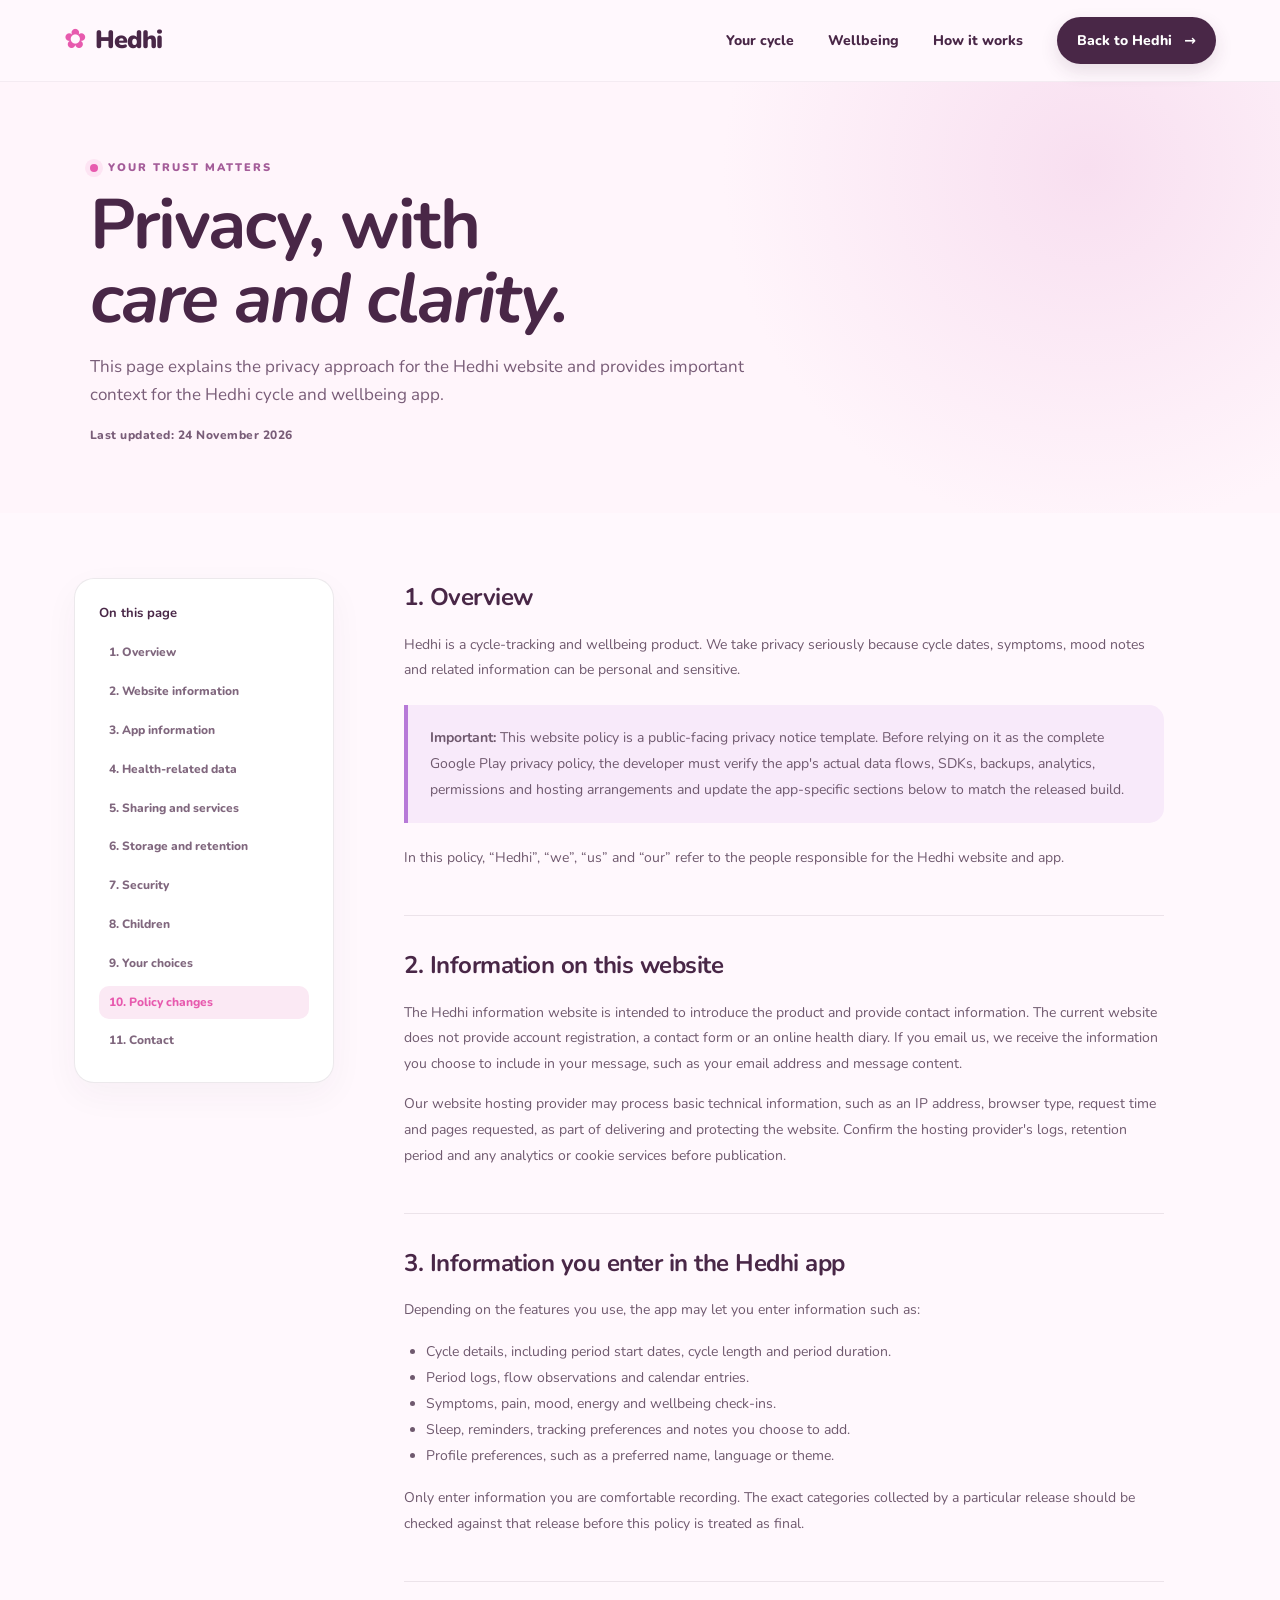
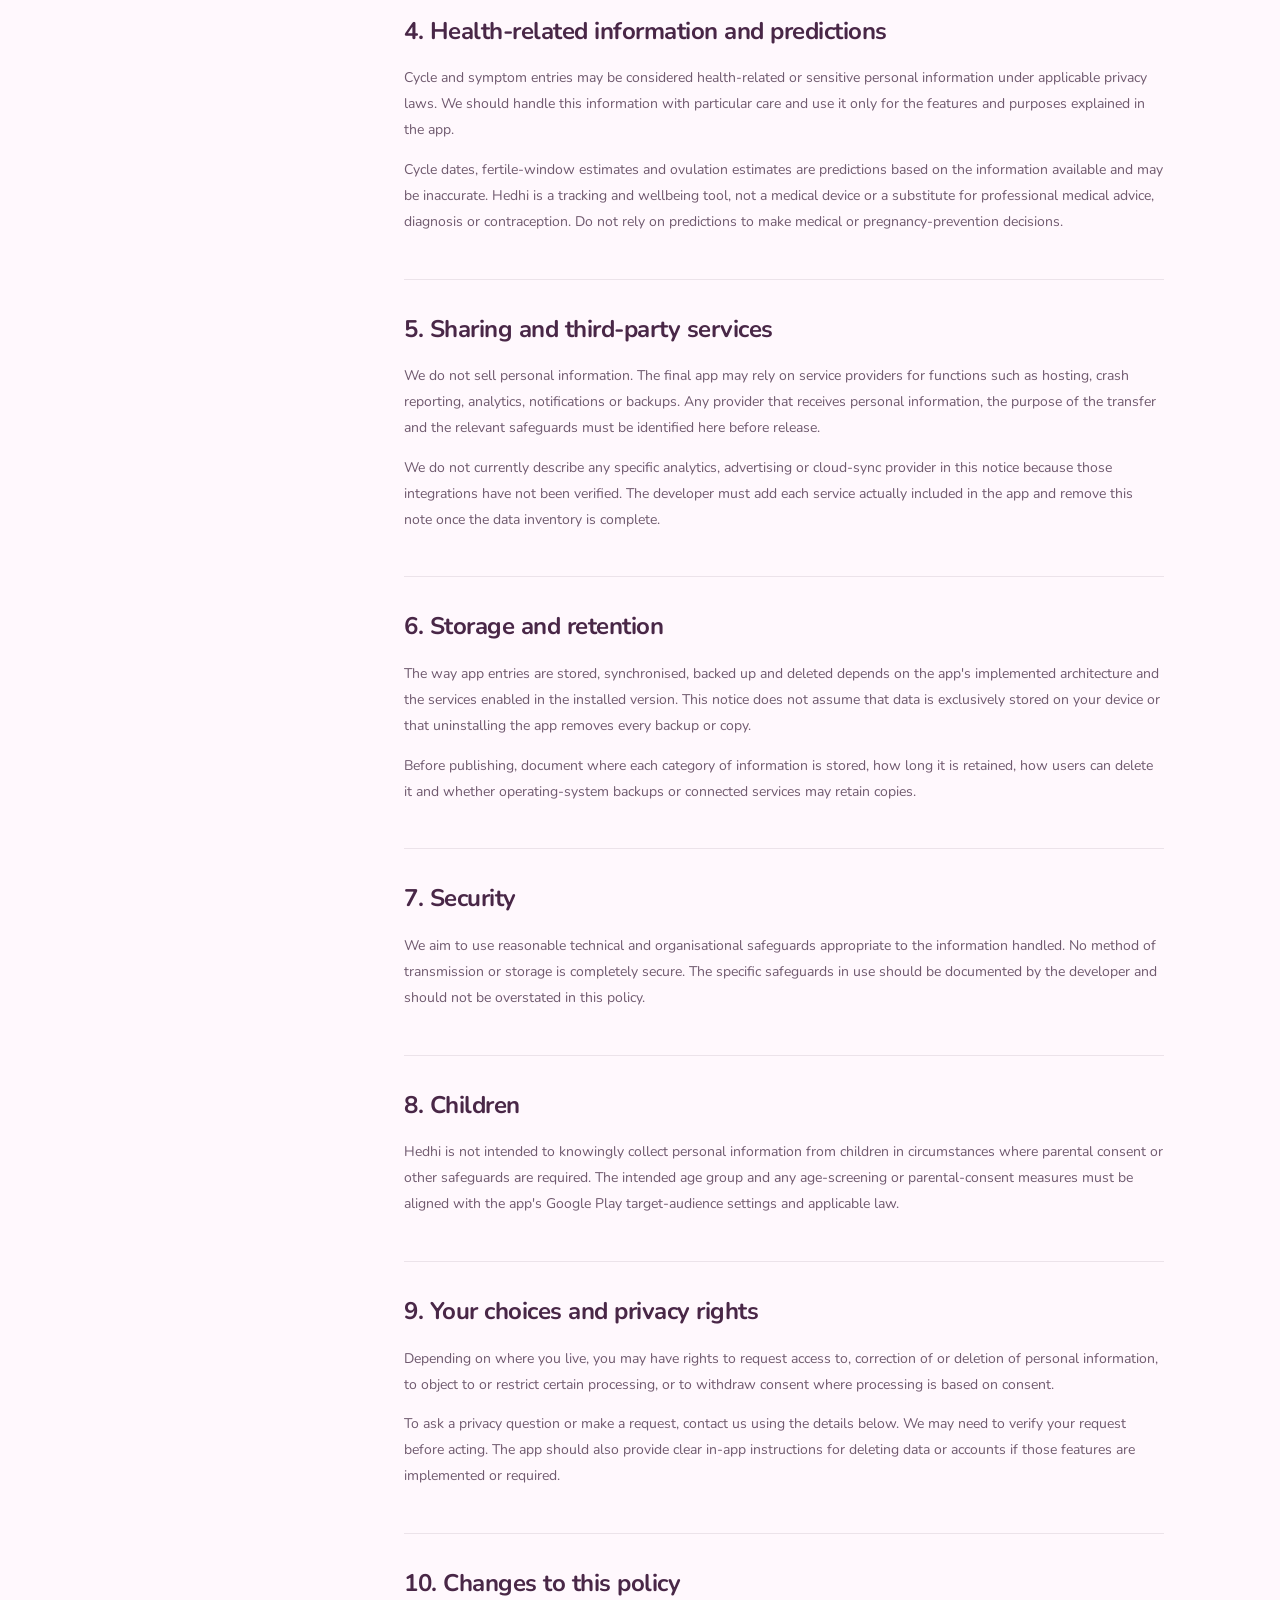
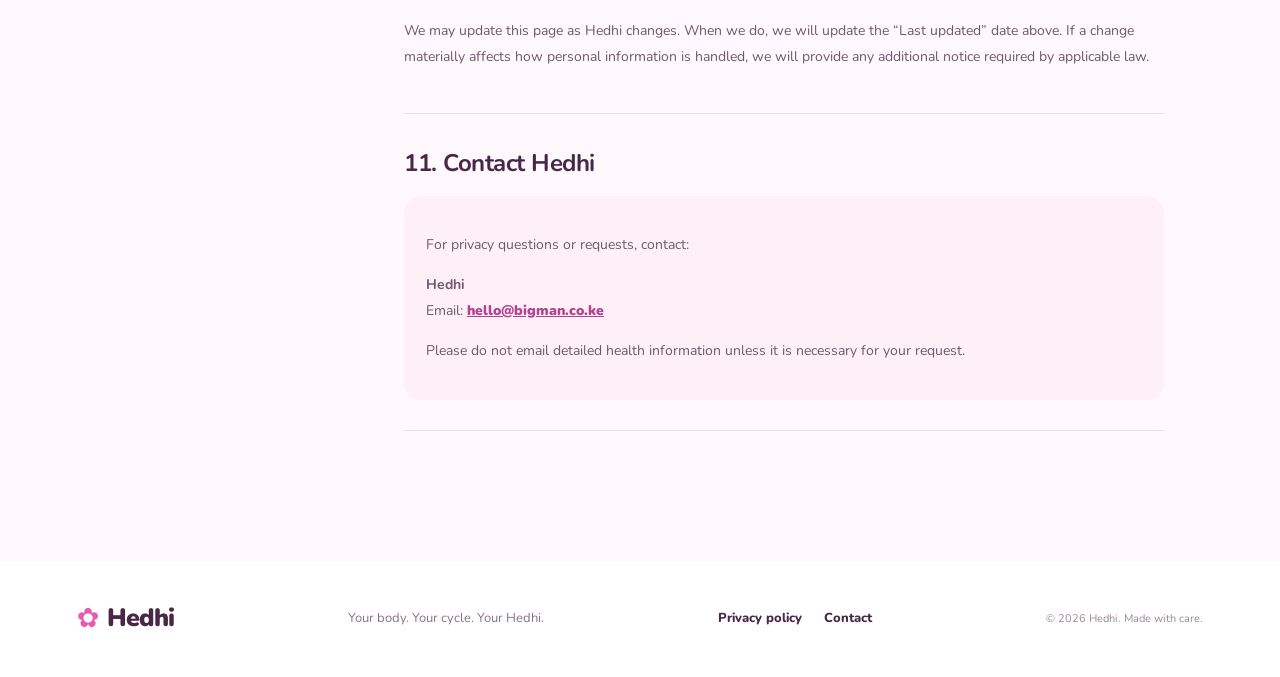
==== privacy.html @ 68255098 "Add Hedhi privacy page with table of contents" ====
<!doctype html>
<html lang="en-GB">
<head>
  <meta charset="utf-8"><meta name="viewport" content="width=device-width, initial-scale=1">
  <meta name="theme-color" content="#fff8fd">
  <meta name="description" content="Read the Hedhi privacy information and learn how to contact us about privacy questions.">
  <title>Privacy Policy — Hedhi</title>
  <link rel="icon" href="assets/favicon.svg" type="image/svg+xml">
  <link rel="preconnect" href="https://fonts.googleapis.com"><link rel="preconnect" href="https://fonts.gstatic.com" crossorigin>
  <link href="https://fonts.googleapis.com/css2?family=Nunito:wght@400;500;600;700;800;900&display=swap" rel="stylesheet">
  <link rel="stylesheet" href="styles.css">
</head>
<body>
<header class="site-header"><a class="brand" href="index.html"><span class="brand-flower">✿</span><span>Hedhi</span></a><button class="menu-toggle" aria-label="Open navigation" aria-expanded="false" aria-controls="main-nav"><span></span><span></span></button><nav class="main-nav" id="main-nav" aria-label="Main navigation"><a href="index.html#your-cycle">Your cycle</a><a href="index.html#wellbeing">Wellbeing</a><a href="index.html#how-it-works">How it works</a><a class="nav-pill" href="index.html">Back to Hedhi <span>→</span></a></nav></header>
<main>
<section class="privacy-hero"><span class="eyebrow"><i></i> Your trust matters</span><h1>Privacy, with<br><em>care and clarity.</em></h1><p>This page explains the privacy approach for the Hedhi website and provides important context for the Hedhi cycle and wellbeing app.</p><p class="privacy-meta">Last updated: 24 November 2026</p></section>
<div class="privacy-layout">
<aside class="toc" aria-label="Table of contents"><strong>On this page</strong><ol>
<li><a href="#overview">1. Overview</a></li><li><a href="#website">2. Website information</a></li><li><a href="#app-data">3. App information</a></li><li><a href="#health">4. Health-related data</a></li><li><a href="#sharing">5. Sharing and services</a></li><li><a href="#retention">6. Storage and retention</a></li><li><a href="#security">7. Security</a></li><li><a href="#children">8. Children</a></li><li><a href="#your-choices">9. Your choices</a></li><li><a href="#changes">10. Policy changes</a></li><li><a href="#contact">11. Contact</a></li>
</ol></aside>
<article class="privacy-content">
<section id="overview"><h2>1. Overview</h2><p>Hedhi is a cycle-tracking and wellbeing product. We take privacy seriously because cycle dates, symptoms, mood notes and related information can be personal and sensitive.</p><div class="policy-note"><p><strong>Important:</strong> This website policy is a public-facing privacy notice template. Before relying on it as the complete Google Play privacy policy, the developer must verify the app's actual data flows, SDKs, backups, analytics, permissions and hosting arrangements and update the app-specific sections below to match the released build.</p></div><p>In this policy, “Hedhi”, “we”, “us” and “our” refer to the people responsible for the Hedhi website and app.</p></section>
<section id="website"><h2>2. Information on this website</h2><p>The Hedhi information website is intended to introduce the product and provide contact information. The current website does not provide account registration, a contact form or an online health diary. If you email us, we receive the information you choose to include in your message, such as your email address and message content.</p><p>Our website hosting provider may process basic technical information, such as an IP address, browser type, request time and pages requested, as part of delivering and protecting the website. Confirm the hosting provider's logs, retention period and any analytics or cookie services before publication.</p></section>
<section id="app-data"><h2>3. Information you enter in the Hedhi app</h2><p>Depending on the features you use, the app may let you enter information such as:</p><ul><li>Cycle details, including period start dates, cycle length and period duration.</li><li>Period logs, flow observations and calendar entries.</li><li>Symptoms, pain, mood, energy and wellbeing check-ins.</li><li>Sleep, reminders, tracking preferences and notes you choose to add.</li><li>Profile preferences, such as a preferred name, language or theme.</li></ul><p>Only enter information you are comfortable recording. The exact categories collected by a particular release should be checked against that release before this policy is treated as final.</p></section>
<section id="health"><h2>4. Health-related information and predictions</h2><p>Cycle and symptom entries may be considered health-related or sensitive personal information under applicable privacy laws. We should handle this information with particular care and use it only for the features and purposes explained in the app.</p><p>Cycle dates, fertile-window estimates and ovulation estimates are predictions based on the information available and may be inaccurate. Hedhi is a tracking and wellbeing tool, not a medical device or a substitute for professional medical advice, diagnosis or contraception. Do not rely on predictions to make medical or pregnancy-prevention decisions.</p></section>
<section id="sharing"><h2>5. Sharing and third-party services</h2><p>We do not sell personal information. The final app may rely on service providers for functions such as hosting, crash reporting, analytics, notifications or backups. Any provider that receives personal information, the purpose of the transfer and the relevant safeguards must be identified here before release.</p><p>We do not currently describe any specific analytics, advertising or cloud-sync provider in this notice because those integrations have not been verified. The developer must add each service actually included in the app and remove this note once the data inventory is complete.</p></section>
<section id="retention"><h2>6. Storage and retention</h2><p>The way app entries are stored, synchronised, backed up and deleted depends on the app's implemented architecture and the services enabled in the installed version. This notice does not assume that data is exclusively stored on your device or that uninstalling the app removes every backup or copy.</p><p>Before publishing, document where each category of information is stored, how long it is retained, how users can delete it and whether operating-system backups or connected services may retain copies.</p></section>
<section id="security"><h2>7. Security</h2><p>We aim to use reasonable technical and organisational safeguards appropriate to the information handled. No method of transmission or storage is completely secure. The specific safeguards in use should be documented by the developer and should not be overstated in this policy.</p></section>
<section id="children"><h2>8. Children</h2><p>Hedhi is not intended to knowingly collect personal information from children in circumstances where parental consent or other safeguards are required. The intended age group and any age-screening or parental-consent measures must be aligned with the app's Google Play target-audience settings and applicable law.</p></section>
<section id="your-choices"><h2>9. Your choices and privacy rights</h2><p>Depending on where you live, you may have rights to request access to, correction of or deletion of personal information, to object to or restrict certain processing, or to withdraw consent where processing is based on consent.</p><p>To ask a privacy question or make a request, contact us using the details below. We may need to verify your request before acting. The app should also provide clear in-app instructions for deleting data or accounts if those features are implemented or required.</p></section>
<section id="changes"><h2>10. Changes to this policy</h2><p>We may update this page as Hedhi changes. When we do, we will update the “Last updated” date above. If a change materially affects how personal information is handled, we will provide any additional notice required by applicable law.</p></section>
<section id="contact"><h2>11. Contact Hedhi</h2><div class="privacy-contact"><p>For privacy questions or requests, contact:</p><p><strong>Hedhi</strong><br>Email: <a href="mailto:hello@bigman.co.ke">hello@bigman.co.ke</a></p><p>Please do not email detailed health information unless it is necessary for your request.</p></div></section>
</article></div>
</main>
<footer class="site-footer"><a class="brand" href="index.html"><span class="brand-flower">✿</span><span>Hedhi</span></a><p>Your body. Your cycle. Your Hedhi.</p><nav aria-label="Footer"><a href="privacy.html" aria-current="page">Privacy policy</a><a href="mailto:hello@bigman.co.ke">Contact</a></nav><small>© <span data-year></span> Hedhi. Made with care.</small></footer>
<script src="script.js"></script>
</body></html>
---- styles.css ----
:root{--pink:#f48ccb;--rose:#e75aae;--lav:#b77ad8;--lav-soft:#ddb8f2;--cream:#fff8fd;--plum:#492747;--ink:#382039;--muted:#795d78;--white:#fff;--line:rgba(73,39,71,.1);--shadow:0 18px 55px rgba(130,67,125,.12);--font:"Nunito",system-ui,sans-serif}*{box-sizing:border-box}html{scroll-behavior:smooth;scroll-padding-top:92px}body{margin:0;background:var(--cream);color:var(--plum);font-family:var(--font);font-size:16px;line-height:1.65}a{color:inherit;text-decoration:none}button{font:inherit}.site-header{height:82px;padding:0 max(5vw,24px);display:flex;align-items:center;justify-content:space-between;position:sticky;top:0;z-index:20;background:rgba(255,248,253,.9);backdrop-filter:blur(18px);border-bottom:1px solid rgba(73,39,71,.06)}.brand{display:inline-flex;align-items:center;gap:9px;font-size:25px;font-weight:900;letter-spacing:-1px}.brand-flower{color:var(--rose);font-size:27px}.main-nav{display:flex;align-items:center;gap:34px;font-size:14px;font-weight:800}.main-nav>a:not(.nav-pill):hover,.site-footer a:hover,.quiet-link:hover{color:var(--rose)}.nav-pill{background:var(--plum);color:#fff;padding:12px 20px;border-radius:99px;box-shadow:0 7px 18px #49274722}.nav-pill span{margin-left:8px}.menu-toggle{display:none;border:0;background:none}.hero{min-height:690px;padding:86px max(9vw,28px) 72px;display:grid;grid-template-columns:1.05fr .95fr;align-items:center;position:relative;overflow:hidden;background:radial-gradient(ellipse at 78% 28%,#f9d9ed 0,transparent 31%),radial-gradient(ellipse at 12% 78%,#f5e1fb 0,transparent 25%),var(--cream)}.hero-copy{max-width:570px;position:relative;z-index:2}.eyebrow{display:inline-flex;align-items:center;gap:10px;text-transform:uppercase;letter-spacing:2px;font-size:11px;font-weight:900;color:#a45c99}.eyebrow i{width:8px;height:8px;background:var(--rose);border-radius:50%;box-shadow:0 0 0 5px #e75aae1c}.hero h1{font-size:clamp(56px,6.6vw,88px);line-height:.99;letter-spacing:-3.8px;margin:24px 0 10px;font-weight:900}.hero h1 em,.section-intro h2 em,.wellbeing-section h2 em,.how-section h2 em,.closing h2 em{font-style:normal;color:var(--rose)}.headline-underline{display:block;width:180px;height:9px;margin:8px 0 20px 6px;border-bottom:5px solid var(--pink);border-radius:50%;transform:rotate(-2deg)}.hero-lede{max-width:470px;font-size:18px;color:#765d76;line-height:1.7}.hero-actions{display:flex;align-items:center;gap:25px;margin-top:30px}.button{min-height:54px;padding:0 27px;border-radius:99px;display:inline-flex;align-items:center;justify-content:center;gap:18px;font-weight:900;font-size:14px;transition:transform .2s,box-shadow .2s}.button:hover{transform:translateY(-3px);box-shadow:0 14px 28px #9e4b992e}.button-primary{color:white;background:linear-gradient(105deg,var(--rose),var(--lav));box-shadow:0 9px 22px #e75aae38}.quiet-link{font-weight:900;font-size:13px;color:var(--plum)}.quiet-link span{margin-left:7px;color:var(--rose)}.hero-footnote{margin-top:35px;font-size:12px;font-weight:800;color:#9a7896}.hero-footnote span{color:var(--rose);margin-right:8px}.hero-visual{height:475px;position:relative;display:grid;place-items:center}.visual-halo{position:absolute;width:min(390px,85%);aspect-ratio:1;border-radius:50%;background:linear-gradient(145deg,#f8d9ed,#e9d5f7);box-shadow:inset 0 0 0 22px #ffffff55}.visual-ring{position:absolute;width:440px;height:440px;border:1px solid #dba5d5;border-radius:50%;transform:rotate(-22deg) scaleY(.78)}.visual-card{width:270px;height:350px;border-radius:145px 145px 40px 40px;background:linear-gradient(160deg,#f4a7d4,#c48add 72%,#a56fc7);position:relative;z-index:1;display:flex;flex-direction:column;align-items:center;justify-content:center;box-shadow:0 25px 55px #8b4b8b35;overflow:hidden}.visual-card:before,.visual-card:after{content:"";position:absolute;border:1px solid #ffffff66;border-radius:50%;width:340px;height:340px}.visual-card:after{width:260px;height:260px}.visual-monogram{font-size:170px;line-height:1;font-weight:900;color:#fff8fd;text-shadow:0 8px 20px #6c306a35;z-index:1}.visual-word{position:absolute;bottom:30px;color:#fff;font-size:11px;font-weight:900;letter-spacing:1px;text-transform:uppercase;z-index:2}.visual-bloom,.hero-flower{position:absolute;color:var(--rose);text-shadow:0 9px 20px #e75aae35}.visual-bloom{z-index:2}.bloom-one{font-size:70px;top:32px;left:10%}.bloom-two{font-size:54px;right:4%;top:22%}.bloom-three{font-size:43px;bottom:35px;left:16%;color:var(--lav)}.visual-spark{position:absolute;color:var(--rose);font-size:25px}.spark-one{right:12%;top:12%}.spark-two{left:12%;bottom:15%}.hero-bottom{position:absolute;bottom:28px;left:50%;transform:translateX(-50%);display:flex;gap:18px;align-items:center;font-size:9px;letter-spacing:2px;font-weight:900;color:#a77b9f}.hero-bottom i{width:5px;height:5px;background:var(--pink);border-radius:50%}.hero-flower{font-size:90px;opacity:.13}.flower-left{left:-25px;top:12%}.flower-right{right:-22px;bottom:12%;color:var(--lav)}.section{padding:110px max(9vw,28px)}.section-intro{max-width:620px;margin:0 auto 52px;text-align:center}.section-intro h2,.wellbeing-section h2,.how-section h2{font-size:clamp(36px,4vw,54px);line-height:1.12;letter-spacing:-1.7px;margin:15px 0}.section-intro p,.wellbeing-section p{color:var(--muted);font-size:16px}.feature-grid{display:grid;grid-template-columns:repeat(3,1fr);gap:22px;max-width:1120px;margin:auto}.feature-card{padding:30px;border-radius:27px;min-height:285px;position:relative;overflow:hidden;border:1px solid #ffffffaa}.card-rose{background:#fde7f3}.card-lilac{background:#f0e5fa}.card-cream{background:#f9f0e9}.feature-number{font-size:10px;letter-spacing:1.8px;font-weight:900;color:#98658e}.feature-symbol{width:54px;height:54px;border-radius:18px;background:#ffffffa8;display:grid;place-items:center;font-size:29px;color:var(--rose);margin:25px 0 17px}.feature-card h3{font-size:22px;line-height:1.2;margin:0 0 10px}.feature-card p{color:#775f76;font-size:14px;max-width:270px}.card-decoration{position:absolute;right:20px;bottom:-27px;font-size:110px;color:#e75aae18}.wellbeing-section{padding:100px max(9vw,28px);background:linear-gradient(120deg,#f7e8f8,#fdeaf3)}.wellbeing-inner{max-width:1080px;margin:auto;display:grid;grid-template-columns:1fr 1fr;align-items:center;gap:70px}.wellbeing-section h2{max-width:470px}.wellbeing-section p{max-width:470px;margin-bottom:28px}.wellbeing-cloud{height:340px;position:relative;border-radius:45% 55% 52% 48%;background:radial-gradient(circle,#fff9 0,#ffffff35 60%,transparent 61%)}.well-tag{position:absolute;padding:13px 20px;border-radius:99px;background:#fff;box-shadow:var(--shadow);font-size:14px;font-weight:900}.well-tag b{color:var(--rose);margin-left:9px}.tag-mood{top:22%;left:9%}.tag-energy{top:12%;right:9%}.tag-symptoms{top:48%;left:1%}.tag-sleep{bottom:17%;left:23%}.tag-you{right:2%;bottom:30%}.cloud-flower{position:absolute;left:42%;top:35%;font-size:76px;color:#e77cbf88}.how-section{background:#fffdfd}.steps-grid{max-width:1060px;margin:auto;display:grid;grid-template-columns:repeat(3,1fr);gap:20px}.steps-grid article{padding:28px;border:1px solid var(--line);border-radius:22px;background:#fff}.steps-grid article>span{display:grid;place-items:center;width:42px;height:42px;border-radius:50%;background:#fbe3f1;color:var(--rose);font-weight:900}.steps-grid h3{margin:20px 0 6px;font-size:20px}.steps-grid p{color:var(--muted);font-size:14px}.closing{padding:100px 24px;text-align:center;position:relative;overflow:hidden;background:linear-gradient(115deg,#e879bd,#b77ad8);color:white}.closing .eyebrow{color:#fff9}.closing h2{font-size:clamp(44px,6vw,68px);line-height:1.02;letter-spacing:-2px;margin:18px 0}.closing h2 em{color:#ffe3f4}.closing p{color:#fffde9;margin-bottom:28px}.button-light{background:#fff;color:var(--plum);box-shadow:0 10px 25px #55234a30}.closing-flower{position:absolute;left:9%;top:13%;font-size:120px;color:#ffffff28}.site-footer{padding:36px max(6vw,24px);display:flex;align-items:center;justify-content:space-between;gap:18px;flex-wrap:wrap;background:#fff}.site-footer p{margin:0;color:#8b7188;font-size:13px}.site-footer nav{display:flex;gap:22px;font-size:13px;font-weight:800}.site-footer small{color:#9b8798;font-size:11px}.site-footer nav a{color:var(--plum)}.privacy-hero{padding:72px max(7vw,24px) 55px;background:radial-gradient(circle at 85% 20%,#f8dff0,transparent 32%),#fff5fb}.privacy-hero .eyebrow{margin-bottom:12px}.privacy-hero h1{font-size:clamp(44px,6vw,70px);line-height:1.05;letter-spacing:-2px;margin:0 0 16px}.privacy-hero p{max-width:680px;color:var(--muted);font-size:17px}.privacy-meta{font-size:12px!important;font-weight:800;letter-spacing:.5px}.privacy-layout{max-width:1180px;margin:0 auto;padding:65px 24px 100px;display:grid;grid-template-columns:260px minmax(0,760px);gap:70px;align-items:start}.toc{position:sticky;top:105px;padding:24px;border:1px solid var(--line);border-radius:20px;background:#fff;box-shadow:0 12px 35px #4927470b}.toc strong{display:block;font-size:13px;margin-bottom:12px}.toc ol{margin:0;padding:0;list-style:none;display:grid;gap:5px}.toc a{display:block;padding:7px 10px;border-radius:10px;color:#80677e;font-size:12px;font-weight:800}.toc a:hover,.toc a[aria-current=true]{background:#fbe9f4;color:var(--rose)}.privacy-content section{padding:0 0 30px;margin:0 0 30px;border-bottom:1px solid var(--line);scroll-margin-top:110px}.privacy-content h2{font-size:24px;letter-spacing:-.5px;margin:0 0 12px}.privacy-content h3{font-size:17px;margin:20px 0 7px}.privacy-content p,.privacy-content li{color:#6f596e;font-size:14px;line-height:1.85}.privacy-content ul{padding-left:22px}.policy-note{padding:20px 22px;background:#f8eafa;border-left:4px solid var(--lav);border-radius:0 15px 15px 0;margin:22px 0}.policy-note p{margin:0}.privacy-contact{padding:22px;background:#fff0f7;border-radius:18px}.privacy-contact a{color:#b34391;font-weight:900;text-decoration:underline}@media(max-width:850px){.main-nav{gap:18px}.hero{padding-left:6vw;padding-right:6vw}.hero h1{font-size:64px}.visual-ring{width:350px;height:350px}.wellbeing-inner{gap:25px}.privacy-layout{grid-template-columns:220px 1fr;gap:28px}}@media(max-width:680px){.site-header{height:70px;padding:0 22px}.brand{font-size:23px}.menu-toggle{display:flex;width:42px;height:42px;flex-direction:column;justify-content:center;gap:6px;align-items:center;border-radius:50%;background:#f9e8f4}.menu-toggle span{height:2px;width:18px;background:var(--plum);border-radius:2px}.main-nav{display:none;position:absolute;top:69px;left:0;right:0;padding:18px 22px 24px;background:#fff8fd;box-shadow:0 18px 25px #49274712;flex-direction:column;align-items:stretch;gap:15px}.main-nav.is-open{display:flex}.main-nav a{padding:9px 4px}.main-nav .nav-pill{text-align:center;padding:12px}.hero{padding:55px 25px 75px;grid-template-columns:1fr;text-align:center;min-height:0}.hero-copy{margin:auto}.hero h1{font-size:clamp(52px,14vw,70px);letter-spacing:-2.7px}.headline-underline{margin:9px auto 18px}.hero-lede{font-size:16px;margin:0 auto}.hero-actions{justify-content:center;flex-wrap:wrap;gap:16px}.hero-footnote{margin-top:22px}.hero-visual{height:340px;margin-top:25px}.visual-card{width:205px;height:275px}.visual-monogram{font-size:130px}.visual-ring{width:300px;height:300px}.bloom-one{font-size:52px;left:5%}.bloom-two{font-size:42px;right:3%}.bloom-three{font-size:35px}.hero-bottom{bottom:24px;gap:10px}.section{padding:75px 23px}.section-intro{margin-bottom:34px}.section-intro h2,.wellbeing-section h2,.how-section h2{font-size:39px}.feature-grid,.steps-grid{grid-template-columns:1fr}.feature-card{min-height:235px}.wellbeing-section{padding:75px 24px}.wellbeing-inner{grid-template-columns:1fr}.wellbeing-cloud{height:270px}.closing{padding:80px 24px}.site-footer{justify-content:center;text-align:center;flex-direction:column;gap:10px}.privacy-hero{padding:55px 24px 38px}.privacy-layout{display:flex;flex-direction:column;padding:35px 22px 70px;gap:24px}.toc{position:static;width:100%}.toc ol{grid-template-columns:1fr 1fr;gap:2px}.privacy-content h2{font-size:22px}}@media(prefers-reduced-motion:reduce){html{scroll-behavior:auto}*,*:before,*:after{transition:none!important;animation:none!important}}
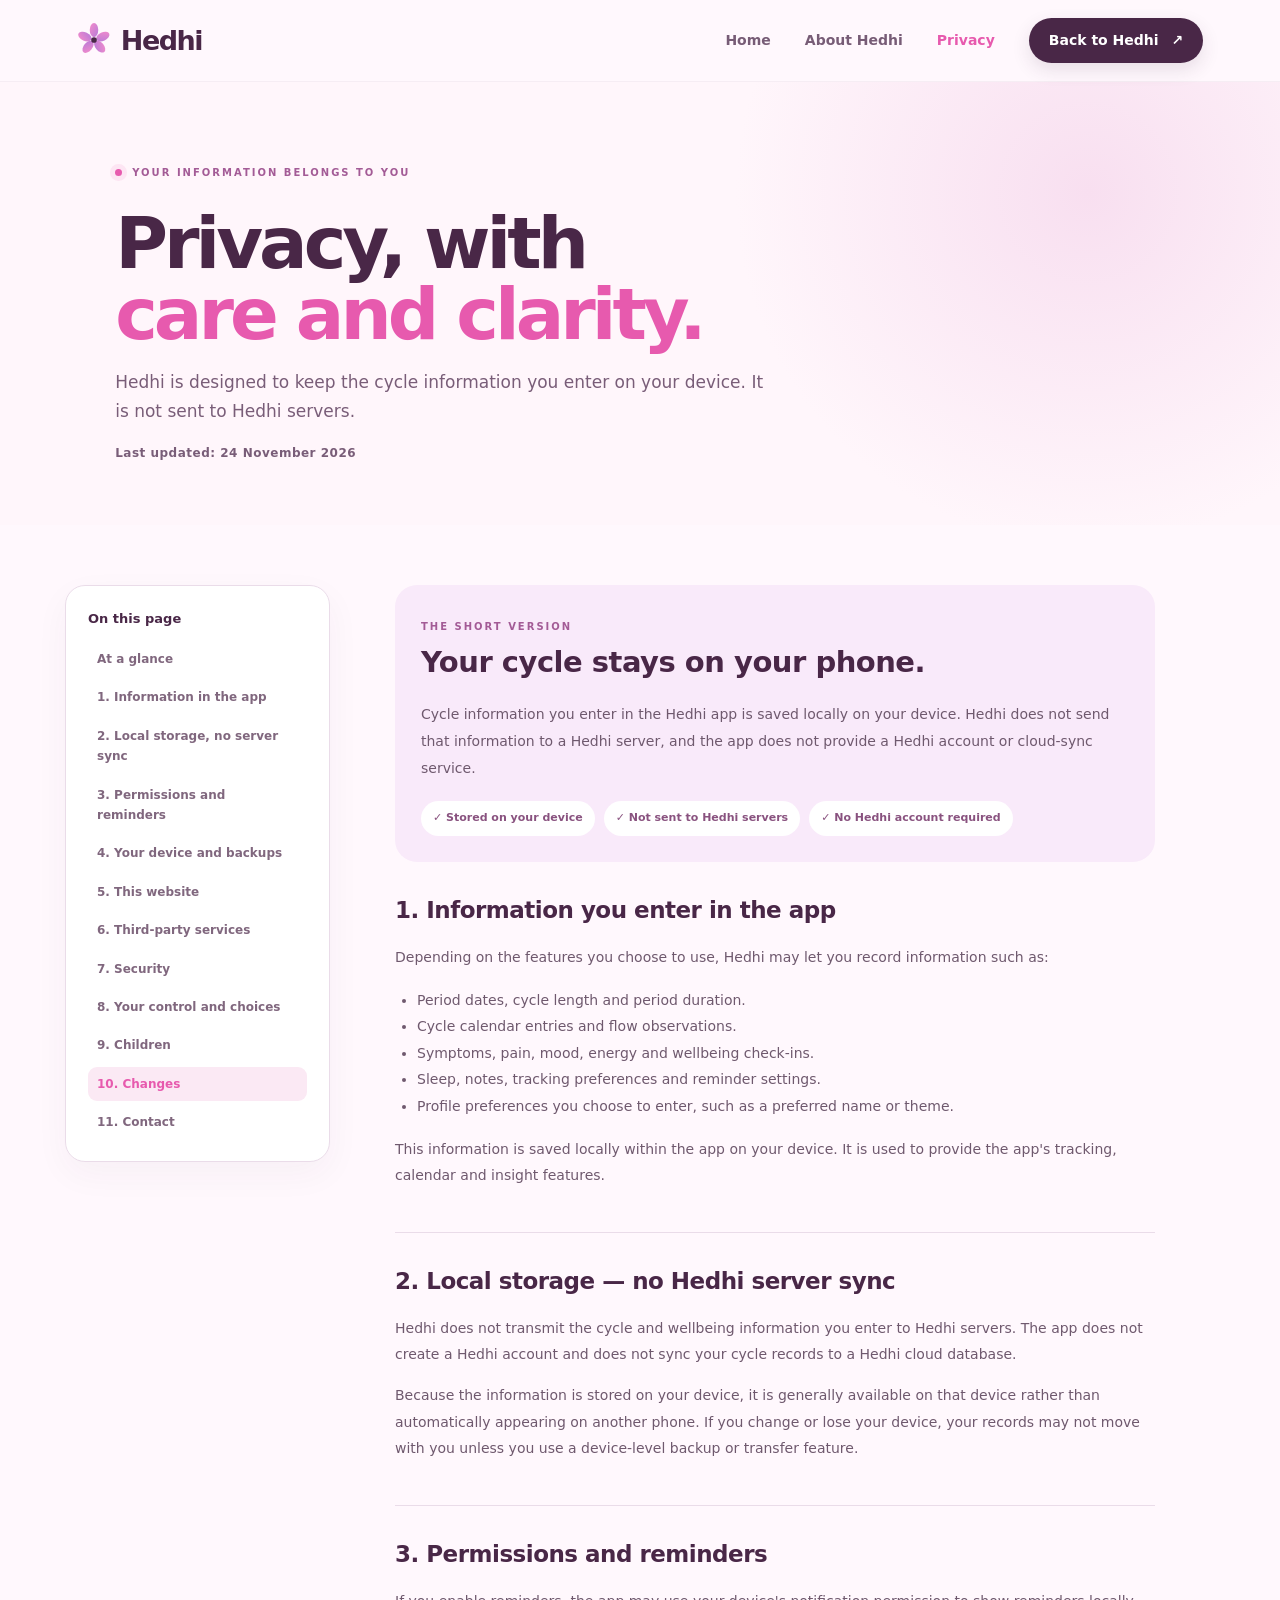
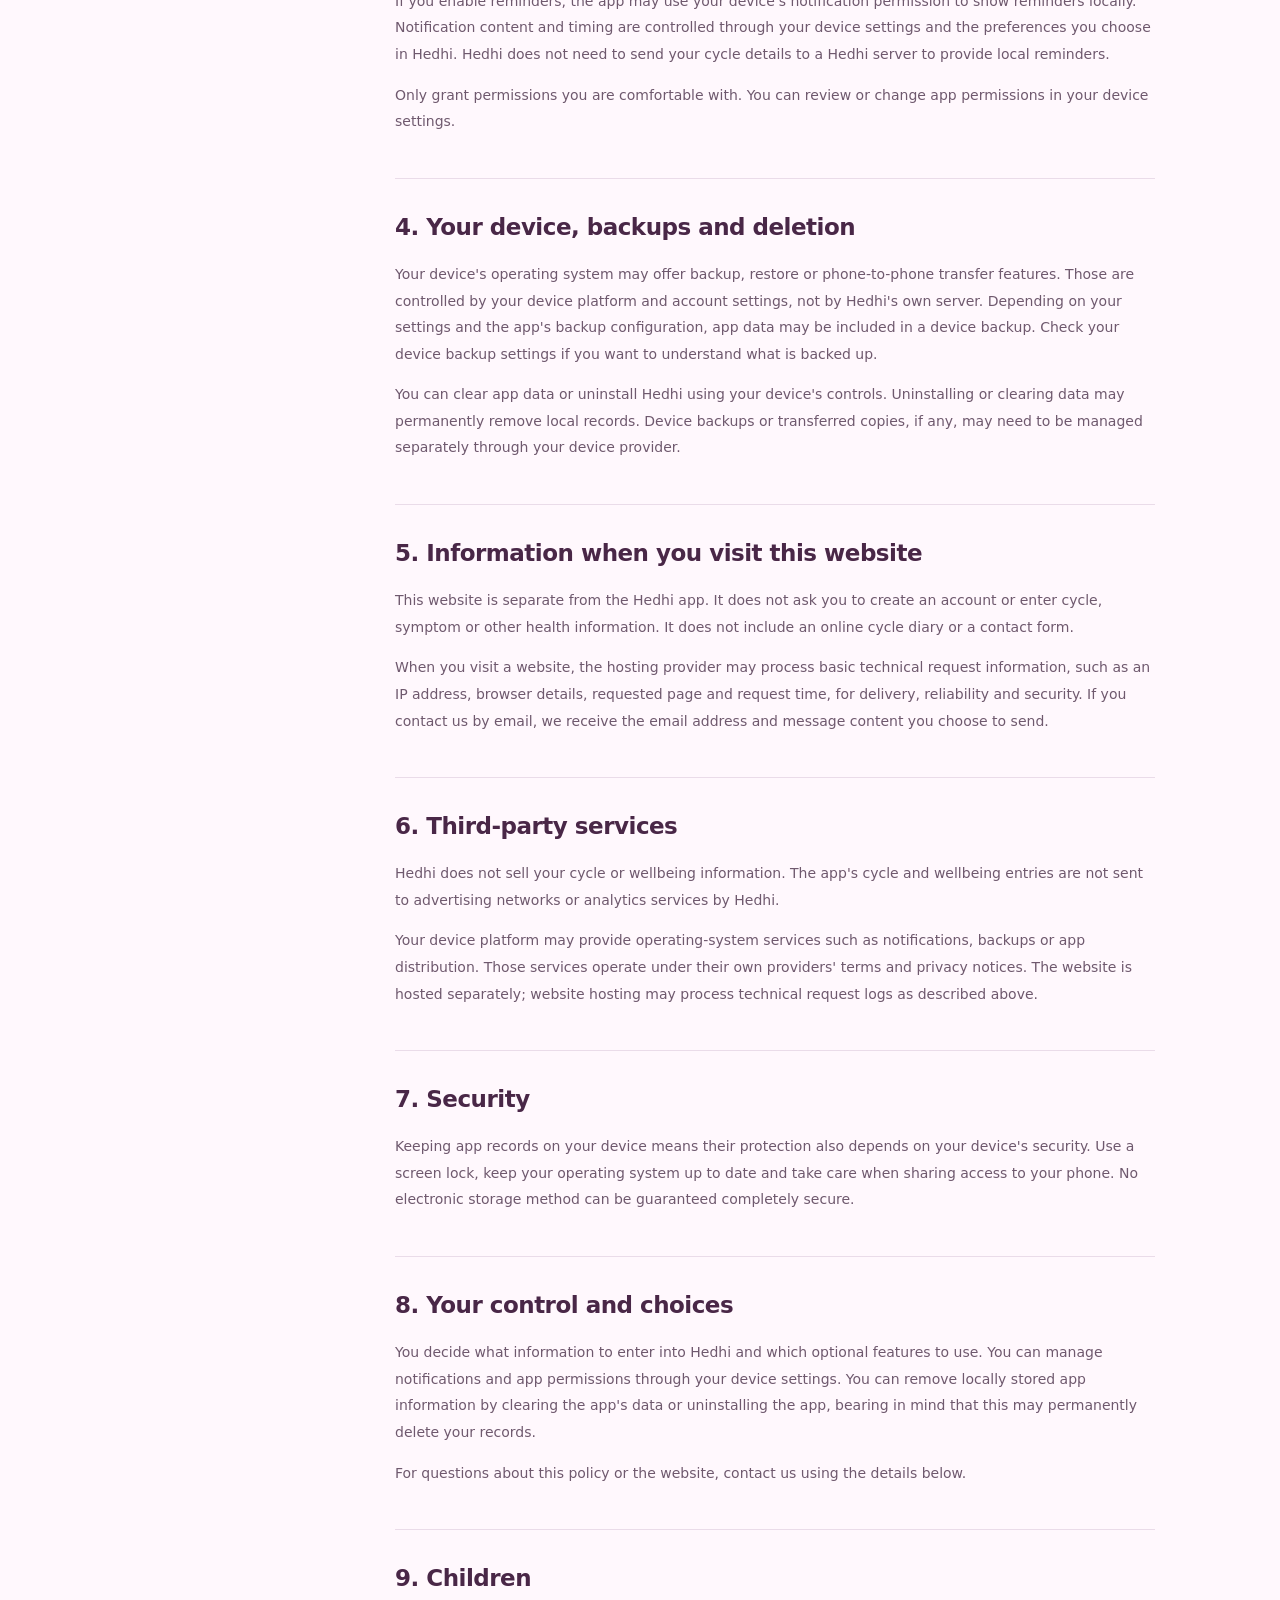
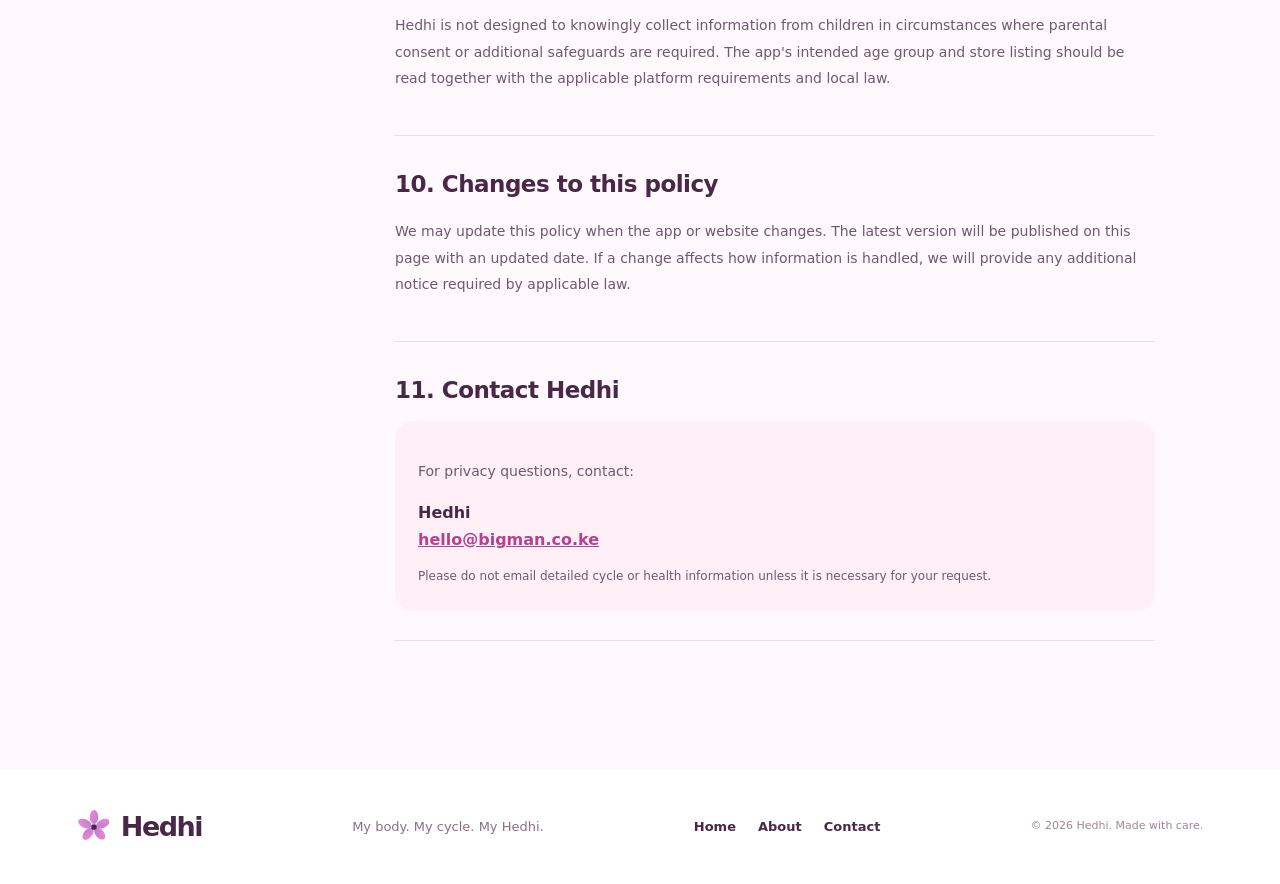
==== commit c5378c35: "Build polished three-page Hedhi website and local-first privacy policy" ====
--- a/privacy.html
+++ b/privacy.html
@@ -1,37 +1,20 @@
 <!doctype html>
-<html lang="en-GB">
-<head>
-  <meta charset="utf-8"><meta name="viewport" content="width=device-width, initial-scale=1">
-  <meta name="theme-color" content="#fff8fd">
-  <meta name="description" content="Read the Hedhi privacy information and learn how to contact us about privacy questions.">
-  <title>Privacy Policy — Hedhi</title>
-  <link rel="icon" href="assets/favicon.svg" type="image/svg+xml">
-  <link rel="preconnect" href="https://fonts.googleapis.com"><link rel="preconnect" href="https://fonts.gstatic.com" crossorigin>
-  <link href="https://fonts.googleapis.com/css2?family=Nunito:wght@400;500;600;700;800;900&display=swap" rel="stylesheet">
-  <link rel="stylesheet" href="styles.css">
-</head>
-<body>
-<header class="site-header"><a class="brand" href="index.html"><span class="brand-flower">✿</span><span>Hedhi</span></a><button class="menu-toggle" aria-label="Open navigation" aria-expanded="false" aria-controls="main-nav"><span></span><span></span></button><nav class="main-nav" id="main-nav" aria-label="Main navigation"><a href="index.html#your-cycle">Your cycle</a><a href="index.html#wellbeing">Wellbeing</a><a href="index.html#how-it-works">How it works</a><a class="nav-pill" href="index.html">Back to Hedhi <span>→</span></a></nav></header>
-<main>
-<section class="privacy-hero"><span class="eyebrow"><i></i> Your trust matters</span><h1>Privacy, with<br><em>care and clarity.</em></h1><p>This page explains the privacy approach for the Hedhi website and provides important context for the Hedhi cycle and wellbeing app.</p><p class="privacy-meta">Last updated: 24 November 2026</p></section>
-<div class="privacy-layout">
-<aside class="toc" aria-label="Table of contents"><strong>On this page</strong><ol>
-<li><a href="#overview">1. Overview</a></li><li><a href="#website">2. Website information</a></li><li><a href="#app-data">3. App information</a></li><li><a href="#health">4. Health-related data</a></li><li><a href="#sharing">5. Sharing and services</a></li><li><a href="#retention">6. Storage and retention</a></li><li><a href="#security">7. Security</a></li><li><a href="#children">8. Children</a></li><li><a href="#your-choices">9. Your choices</a></li><li><a href="#changes">10. Policy changes</a></li><li><a href="#contact">11. Contact</a></li>
-</ol></aside>
-<article class="privacy-content">
-<section id="overview"><h2>1. Overview</h2><p>Hedhi is a cycle-tracking and wellbeing product. We take privacy seriously because cycle dates, symptoms, mood notes and related information can be personal and sensitive.</p><div class="policy-note"><p><strong>Important:</strong> This website policy is a public-facing privacy notice template. Before relying on it as the complete Google Play privacy policy, the developer must verify the app's actual data flows, SDKs, backups, analytics, permissions and hosting arrangements and update the app-specific sections below to match the released build.</p></div><p>In this policy, “Hedhi”, “we”, “us” and “our” refer to the people responsible for the Hedhi website and app.</p></section>
-<section id="website"><h2>2. Information on this website</h2><p>The Hedhi information website is intended to introduce the product and provide contact information. The current website does not provide account registration, a contact form or an online health diary. If you email us, we receive the information you choose to include in your message, such as your email address and message content.</p><p>Our website hosting provider may process basic technical information, such as an IP address, browser type, request time and pages requested, as part of delivering and protecting the website. Confirm the hosting provider's logs, retention period and any analytics or cookie services before publication.</p></section>
-<section id="app-data"><h2>3. Information you enter in the Hedhi app</h2><p>Depending on the features you use, the app may let you enter information such as:</p><ul><li>Cycle details, including period start dates, cycle length and period duration.</li><li>Period logs, flow observations and calendar entries.</li><li>Symptoms, pain, mood, energy and wellbeing check-ins.</li><li>Sleep, reminders, tracking preferences and notes you choose to add.</li><li>Profile preferences, such as a preferred name, language or theme.</li></ul><p>Only enter information you are comfortable recording. The exact categories collected by a particular release should be checked against that release before this policy is treated as final.</p></section>
-<section id="health"><h2>4. Health-related information and predictions</h2><p>Cycle and symptom entries may be considered health-related or sensitive personal information under applicable privacy laws. We should handle this information with particular care and use it only for the features and purposes explained in the app.</p><p>Cycle dates, fertile-window estimates and ovulation estimates are predictions based on the information available and may be inaccurate. Hedhi is a tracking and wellbeing tool, not a medical device or a substitute for professional medical advice, diagnosis or contraception. Do not rely on predictions to make medical or pregnancy-prevention decisions.</p></section>
-<section id="sharing"><h2>5. Sharing and third-party services</h2><p>We do not sell personal information. The final app may rely on service providers for functions such as hosting, crash reporting, analytics, notifications or backups. Any provider that receives personal information, the purpose of the transfer and the relevant safeguards must be identified here before release.</p><p>We do not currently describe any specific analytics, advertising or cloud-sync provider in this notice because those integrations have not been verified. The developer must add each service actually included in the app and remove this note once the data inventory is complete.</p></section>
-<section id="retention"><h2>6. Storage and retention</h2><p>The way app entries are stored, synchronised, backed up and deleted depends on the app's implemented architecture and the services enabled in the installed version. This notice does not assume that data is exclusively stored on your device or that uninstalling the app removes every backup or copy.</p><p>Before publishing, document where each category of information is stored, how long it is retained, how users can delete it and whether operating-system backups or connected services may retain copies.</p></section>
-<section id="security"><h2>7. Security</h2><p>We aim to use reasonable technical and organisational safeguards appropriate to the information handled. No method of transmission or storage is completely secure. The specific safeguards in use should be documented by the developer and should not be overstated in this policy.</p></section>
-<section id="children"><h2>8. Children</h2><p>Hedhi is not intended to knowingly collect personal information from children in circumstances where parental consent or other safeguards are required. The intended age group and any age-screening or parental-consent measures must be aligned with the app's Google Play target-audience settings and applicable law.</p></section>
-<section id="your-choices"><h2>9. Your choices and privacy rights</h2><p>Depending on where you live, you may have rights to request access to, correction of or deletion of personal information, to object to or restrict certain processing, or to withdraw consent where processing is based on consent.</p><p>To ask a privacy question or make a request, contact us using the details below. We may need to verify your request before acting. The app should also provide clear in-app instructions for deleting data or accounts if those features are implemented or required.</p></section>
-<section id="changes"><h2>10. Changes to this policy</h2><p>We may update this page as Hedhi changes. When we do, we will update the “Last updated” date above. If a change materially affects how personal information is handled, we will provide any additional notice required by applicable law.</p></section>
-<section id="contact"><h2>11. Contact Hedhi</h2><div class="privacy-contact"><p>For privacy questions or requests, contact:</p><p><strong>Hedhi</strong><br>Email: <a href="mailto:hello@bigman.co.ke">hello@bigman.co.ke</a></p><p>Please do not email detailed health information unless it is necessary for your request.</p></div></section>
-</article></div>
-</main>
-<footer class="site-footer"><a class="brand" href="index.html"><span class="brand-flower">✿</span><span>Hedhi</span></a><p>Your body. Your cycle. Your Hedhi.</p><nav aria-label="Footer"><a href="privacy.html" aria-current="page">Privacy policy</a><a href="mailto:hello@bigman.co.ke">Contact</a></nav><small>© <span data-year></span> Hedhi. Made with care.</small></footer>
-<script src="script.js"></script>
-</body></html>+<html lang="en-GB"><head><meta charset="utf-8"><meta name="viewport" content="width=device-width,initial-scale=1"><meta name="theme-color" content="#fff8fd"><meta name="description" content="Hedhi privacy policy: cycle information is stored locally on your device and is not sent to Hedhi servers."><title>Privacy Policy — Hedhi</title><link rel="icon" href="assets/favicon.svg" type="image/svg+xml"><link rel="stylesheet" href="styles.css"></head>
+<body><header class="header"><a class="brand" href="index.html"><img src="assets/hedhi-mark.svg" alt=""><span>Hedhi</span></a><button class="menu" aria-label="Open menu" aria-expanded="false" aria-controls="nav"><i></i><i></i></button><nav id="nav"><a href="index.html">Home</a><a href="about.html">About Hedhi</a><a class="active" href="privacy.html">Privacy</a><a class="nav-cta" href="index.html">Back to Hedhi <span>↗</span></a></nav></header>
+<main><section class="page-hero privacy-hero"><span class="eyebrow"><b></b> Your information belongs to you</span><h1>Privacy, with<br><em>care and clarity.</em></h1><p>Hedhi is designed to keep the cycle information you enter on your device. It is not sent to Hedhi servers.</p><p class="updated">Last updated: 24 November 2026</p></section>
+<div class="privacy-wrap"><aside class="toc"><strong>On this page</strong><ol><li><a href="#summary">At a glance</a></li><li><a href="#app-local">1. Information in the app</a></li><li><a href="#no-server">2. Local storage, no server sync</a></li><li><a href="#permissions">3. Permissions and reminders</a></li><li><a href="#device">4. Your device and backups</a></li><li><a href="#website">5. This website</a></li><li><a href="#third-party">6. Third-party services</a></li><li><a href="#security">7. Security</a></li><li><a href="#your-control">8. Your control and choices</a></li><li><a href="#children">9. Children</a></li><li><a href="#changes">10. Changes</a></li><li><a href="#contact">11. Contact</a></li></ol></aside>
+<article class="policy">
+<section id="summary" class="summary-policy"><span class="eyebrow">The short version</span><h2>Your cycle stays on your phone.</h2><p>Cycle information you enter in the Hedhi app is saved locally on your device. Hedhi does not send that information to a Hedhi server, and the app does not provide a Hedhi account or cloud-sync service.</p><div class="privacy-points"><span>✓ Stored on your device</span><span>✓ Not sent to Hedhi servers</span><span>✓ No Hedhi account required</span></div></section>
+<section id="app-local"><h2>1. Information you enter in the app</h2><p>Depending on the features you choose to use, Hedhi may let you record information such as:</p><ul><li>Period dates, cycle length and period duration.</li><li>Cycle calendar entries and flow observations.</li><li>Symptoms, pain, mood, energy and wellbeing check-ins.</li><li>Sleep, notes, tracking preferences and reminder settings.</li><li>Profile preferences you choose to enter, such as a preferred name or theme.</li></ul><p>This information is saved locally within the app on your device. It is used to provide the app's tracking, calendar and insight features.</p></section>
+<section id="no-server"><h2>2. Local storage — no Hedhi server sync</h2><p>Hedhi does not transmit the cycle and wellbeing information you enter to Hedhi servers. The app does not create a Hedhi account and does not sync your cycle records to a Hedhi cloud database.</p><p>Because the information is stored on your device, it is generally available on that device rather than automatically appearing on another phone. If you change or lose your device, your records may not move with you unless you use a device-level backup or transfer feature.</p></section>
+<section id="permissions"><h2>3. Permissions and reminders</h2><p>If you enable reminders, the app may use your device's notification permission to show reminders locally. Notification content and timing are controlled through your device settings and the preferences you choose in Hedhi. Hedhi does not need to send your cycle details to a Hedhi server to provide local reminders.</p><p>Only grant permissions you are comfortable with. You can review or change app permissions in your device settings.</p></section>
+<section id="device"><h2>4. Your device, backups and deletion</h2><p>Your device's operating system may offer backup, restore or phone-to-phone transfer features. Those are controlled by your device platform and account settings, not by Hedhi's own server. Depending on your settings and the app's backup configuration, app data may be included in a device backup. Check your device backup settings if you want to understand what is backed up.</p><p>You can clear app data or uninstall Hedhi using your device's controls. Uninstalling or clearing data may permanently remove local records. Device backups or transferred copies, if any, may need to be managed separately through your device provider.</p></section>
+<section id="website"><h2>5. Information when you visit this website</h2><p>This website is separate from the Hedhi app. It does not ask you to create an account or enter cycle, symptom or other health information. It does not include an online cycle diary or a contact form.</p><p>When you visit a website, the hosting provider may process basic technical request information, such as an IP address, browser details, requested page and request time, for delivery, reliability and security. If you contact us by email, we receive the email address and message content you choose to send.</p></section>
+<section id="third-party"><h2>6. Third-party services</h2><p>Hedhi does not sell your cycle or wellbeing information. The app's cycle and wellbeing entries are not sent to advertising networks or analytics services by Hedhi.</p><p>Your device platform may provide operating-system services such as notifications, backups or app distribution. Those services operate under their own providers' terms and privacy notices. The website is hosted separately; website hosting may process technical request logs as described above.</p></section>
+<section id="security"><h2>7. Security</h2><p>Keeping app records on your device means their protection also depends on your device's security. Use a screen lock, keep your operating system up to date and take care when sharing access to your phone. No electronic storage method can be guaranteed completely secure.</p></section>
+<section id="your-control"><h2>8. Your control and choices</h2><p>You decide what information to enter into Hedhi and which optional features to use. You can manage notifications and app permissions through your device settings. You can remove locally stored app information by clearing the app's data or uninstalling the app, bearing in mind that this may permanently delete your records.</p><p>For questions about this policy or the website, contact us using the details below.</p></section>
+<section id="children"><h2>9. Children</h2><p>Hedhi is not designed to knowingly collect information from children in circumstances where parental consent or additional safeguards are required. The app's intended age group and store listing should be read together with the applicable platform requirements and local law.</p></section>
+<section id="changes"><h2>10. Changes to this policy</h2><p>We may update this policy when the app or website changes. The latest version will be published on this page with an updated date. If a change affects how information is handled, we will provide any additional notice required by applicable law.</p></section>
+<section id="contact"><h2>11. Contact Hedhi</h2><div class="contact-card"><p>For privacy questions, contact:</p><strong>Hedhi</strong><br><a href="mailto:hello@bigman.co.ke">hello@bigman.co.ke</a><p class="small-note">Please do not email detailed cycle or health information unless it is necessary for your request.</p></div></section>
+</article></div></main>
+<footer class="footer"><a class="brand" href="index.html"><img src="assets/hedhi-mark.svg" alt=""><span>Hedhi</span></a><p>My body. My cycle. My Hedhi.</p><nav><a href="index.html">Home</a><a href="about.html">About</a><a href="mailto:hello@bigman.co.ke">Contact</a></nav><small>© <span data-year></span> Hedhi. Made with care.</small></footer><script src="script.js"></script></body></html>
--- a/styles.css
+++ b/styles.css
@@ -1 +1 @@
-:root{--pink:#f48ccb;--rose:#e75aae;--lav:#b77ad8;--lav-soft:#ddb8f2;--cream:#fff8fd;--plum:#492747;--ink:#382039;--muted:#795d78;--white:#fff;--line:rgba(73,39,71,.1);--shadow:0 18px 55px rgba(130,67,125,.12);--font:"Nunito",system-ui,sans-serif}*{box-sizing:border-box}html{scroll-behavior:smooth;scroll-padding-top:92px}body{margin:0;background:var(--cream);color:var(--plum);font-family:var(--font);font-size:16px;line-height:1.65}a{color:inherit;text-decoration:none}button{font:inherit}.site-header{height:82px;padding:0 max(5vw,24px);display:flex;align-items:center;justify-content:space-between;position:sticky;top:0;z-index:20;background:rgba(255,248,253,.9);backdrop-filter:blur(18px);border-bottom:1px solid rgba(73,39,71,.06)}.brand{display:inline-flex;align-items:center;gap:9px;font-size:25px;font-weight:900;letter-spacing:-1px}.brand-flower{color:var(--rose);font-size:27px}.main-nav{display:flex;align-items:center;gap:34px;font-size:14px;font-weight:800}.main-nav>a:not(.nav-pill):hover,.site-footer a:hover,.quiet-link:hover{color:var(--rose)}.nav-pill{background:var(--plum);color:#fff;padding:12px 20px;border-radius:99px;box-shadow:0 7px 18px #49274722}.nav-pill span{margin-left:8px}.menu-toggle{display:none;border:0;background:none}.hero{min-height:690px;padding:86px max(9vw,28px) 72px;display:grid;grid-template-columns:1.05fr .95fr;align-items:center;position:relative;overflow:hidden;background:radial-gradient(ellipse at 78% 28%,#f9d9ed 0,transparent 31%),radial-gradient(ellipse at 12% 78%,#f5e1fb 0,transparent 25%),var(--cream)}.hero-copy{max-width:570px;position:relative;z-index:2}.eyebrow{display:inline-flex;align-items:center;gap:10px;text-transform:uppercase;letter-spacing:2px;font-size:11px;font-weight:900;color:#a45c99}.eyebrow i{width:8px;height:8px;background:var(--rose);border-radius:50%;box-shadow:0 0 0 5px #e75aae1c}.hero h1{font-size:clamp(56px,6.6vw,88px);line-height:.99;letter-spacing:-3.8px;margin:24px 0 10px;font-weight:900}.hero h1 em,.section-intro h2 em,.wellbeing-section h2 em,.how-section h2 em,.closing h2 em{font-style:normal;color:var(--rose)}.headline-underline{display:block;width:180px;height:9px;margin:8px 0 20px 6px;border-bottom:5px solid var(--pink);border-radius:50%;transform:rotate(-2deg)}.hero-lede{max-width:470px;font-size:18px;color:#765d76;line-height:1.7}.hero-actions{display:flex;align-items:center;gap:25px;margin-top:30px}.button{min-height:54px;padding:0 27px;border-radius:99px;display:inline-flex;align-items:center;justify-content:center;gap:18px;font-weight:900;font-size:14px;transition:transform .2s,box-shadow .2s}.button:hover{transform:translateY(-3px);box-shadow:0 14px 28px #9e4b992e}.button-primary{color:white;background:linear-gradient(105deg,var(--rose),var(--lav));box-shadow:0 9px 22px #e75aae38}.quiet-link{font-weight:900;font-size:13px;color:var(--plum)}.quiet-link span{margin-left:7px;color:var(--rose)}.hero-footnote{margin-top:35px;font-size:12px;font-weight:800;color:#9a7896}.hero-footnote span{color:var(--rose);margin-right:8px}.hero-visual{height:475px;position:relative;display:grid;place-items:center}.visual-halo{position:absolute;width:min(390px,85%);aspect-ratio:1;border-radius:50%;background:linear-gradient(145deg,#f8d9ed,#e9d5f7);box-shadow:inset 0 0 0 22px #ffffff55}.visual-ring{position:absolute;width:440px;height:440px;border:1px solid #dba5d5;border-radius:50%;transform:rotate(-22deg) scaleY(.78)}.visual-card{width:270px;height:350px;border-radius:145px 145px 40px 40px;background:linear-gradient(160deg,#f4a7d4,#c48add 72%,#a56fc7);position:relative;z-index:1;display:flex;flex-direction:column;align-items:center;justify-content:center;box-shadow:0 25px 55px #8b4b8b35;overflow:hidden}.visual-card:before,.visual-card:after{content:"";position:absolute;border:1px solid #ffffff66;border-radius:50%;width:340px;height:340px}.visual-card:after{width:260px;height:260px}.visual-monogram{font-size:170px;line-height:1;font-weight:900;color:#fff8fd;text-shadow:0 8px 20px #6c306a35;z-index:1}.visual-word{position:absolute;bottom:30px;color:#fff;font-size:11px;font-weight:900;letter-spacing:1px;text-transform:uppercase;z-index:2}.visual-bloom,.hero-flower{position:absolute;color:var(--rose);text-shadow:0 9px 20px #e75aae35}.visual-bloom{z-index:2}.bloom-one{font-size:70px;top:32px;left:10%}.bloom-two{font-size:54px;right:4%;top:22%}.bloom-three{font-size:43px;bottom:35px;left:16%;color:var(--lav)}.visual-spark{position:absolute;color:var(--rose);font-size:25px}.spark-one{right:12%;top:12%}.spark-two{left:12%;bottom:15%}.hero-bottom{position:absolute;bottom:28px;left:50%;transform:translateX(-50%);display:flex;gap:18px;align-items:center;font-size:9px;letter-spacing:2px;font-weight:900;color:#a77b9f}.hero-bottom i{width:5px;height:5px;background:var(--pink);border-radius:50%}.hero-flower{font-size:90px;opacity:.13}.flower-left{left:-25px;top:12%}.flower-right{right:-22px;bottom:12%;color:var(--lav)}.section{padding:110px max(9vw,28px)}.section-intro{max-width:620px;margin:0 auto 52px;text-align:center}.section-intro h2,.wellbeing-section h2,.how-section h2{font-size:clamp(36px,4vw,54px);line-height:1.12;letter-spacing:-1.7px;margin:15px 0}.section-intro p,.wellbeing-section p{color:var(--muted);font-size:16px}.feature-grid{display:grid;grid-template-columns:repeat(3,1fr);gap:22px;max-width:1120px;margin:auto}.feature-card{padding:30px;border-radius:27px;min-height:285px;position:relative;overflow:hidden;border:1px solid #ffffffaa}.card-rose{background:#fde7f3}.card-lilac{background:#f0e5fa}.card-cream{background:#f9f0e9}.feature-number{font-size:10px;letter-spacing:1.8px;font-weight:900;color:#98658e}.feature-symbol{width:54px;height:54px;border-radius:18px;background:#ffffffa8;display:grid;place-items:center;font-size:29px;color:var(--rose);margin:25px 0 17px}.feature-card h3{font-size:22px;line-height:1.2;margin:0 0 10px}.feature-card p{color:#775f76;font-size:14px;max-width:270px}.card-decoration{position:absolute;right:20px;bottom:-27px;font-size:110px;color:#e75aae18}.wellbeing-section{padding:100px max(9vw,28px);background:linear-gradient(120deg,#f7e8f8,#fdeaf3)}.wellbeing-inner{max-width:1080px;margin:auto;display:grid;grid-template-columns:1fr 1fr;align-items:center;gap:70px}.wellbeing-section h2{max-width:470px}.wellbeing-section p{max-width:470px;margin-bottom:28px}.wellbeing-cloud{height:340px;position:relative;border-radius:45% 55% 52% 48%;background:radial-gradient(circle,#fff9 0,#ffffff35 60%,transparent 61%)}.well-tag{position:absolute;padding:13px 20px;border-radius:99px;background:#fff;box-shadow:var(--shadow);font-size:14px;font-weight:900}.well-tag b{color:var(--rose);margin-left:9px}.tag-mood{top:22%;left:9%}.tag-energy{top:12%;right:9%}.tag-symptoms{top:48%;left:1%}.tag-sleep{bottom:17%;left:23%}.tag-you{right:2%;bottom:30%}.cloud-flower{position:absolute;left:42%;top:35%;font-size:76px;color:#e77cbf88}.how-section{background:#fffdfd}.steps-grid{max-width:1060px;margin:auto;display:grid;grid-template-columns:repeat(3,1fr);gap:20px}.steps-grid article{padding:28px;border:1px solid var(--line);border-radius:22px;background:#fff}.steps-grid article>span{display:grid;place-items:center;width:42px;height:42px;border-radius:50%;background:#fbe3f1;color:var(--rose);font-weight:900}.steps-grid h3{margin:20px 0 6px;font-size:20px}.steps-grid p{color:var(--muted);font-size:14px}.closing{padding:100px 24px;text-align:center;position:relative;overflow:hidden;background:linear-gradient(115deg,#e879bd,#b77ad8);color:white}.closing .eyebrow{color:#fff9}.closing h2{font-size:clamp(44px,6vw,68px);line-height:1.02;letter-spacing:-2px;margin:18px 0}.closing h2 em{color:#ffe3f4}.closing p{color:#fffde9;margin-bottom:28px}.button-light{background:#fff;color:var(--plum);box-shadow:0 10px 25px #55234a30}.closing-flower{position:absolute;left:9%;top:13%;font-size:120px;color:#ffffff28}.site-footer{padding:36px max(6vw,24px);display:flex;align-items:center;justify-content:space-between;gap:18px;flex-wrap:wrap;background:#fff}.site-footer p{margin:0;color:#8b7188;font-size:13px}.site-footer nav{display:flex;gap:22px;font-size:13px;font-weight:800}.site-footer small{color:#9b8798;font-size:11px}.site-footer nav a{color:var(--plum)}.privacy-hero{padding:72px max(7vw,24px) 55px;background:radial-gradient(circle at 85% 20%,#f8dff0,transparent 32%),#fff5fb}.privacy-hero .eyebrow{margin-bottom:12px}.privacy-hero h1{font-size:clamp(44px,6vw,70px);line-height:1.05;letter-spacing:-2px;margin:0 0 16px}.privacy-hero p{max-width:680px;color:var(--muted);font-size:17px}.privacy-meta{font-size:12px!important;font-weight:800;letter-spacing:.5px}.privacy-layout{max-width:1180px;margin:0 auto;padding:65px 24px 100px;display:grid;grid-template-columns:260px minmax(0,760px);gap:70px;align-items:start}.toc{position:sticky;top:105px;padding:24px;border:1px solid var(--line);border-radius:20px;background:#fff;box-shadow:0 12px 35px #4927470b}.toc strong{display:block;font-size:13px;margin-bottom:12px}.toc ol{margin:0;padding:0;list-style:none;display:grid;gap:5px}.toc a{display:block;padding:7px 10px;border-radius:10px;color:#80677e;font-size:12px;font-weight:800}.toc a:hover,.toc a[aria-current=true]{background:#fbe9f4;color:var(--rose)}.privacy-content section{padding:0 0 30px;margin:0 0 30px;border-bottom:1px solid var(--line);scroll-margin-top:110px}.privacy-content h2{font-size:24px;letter-spacing:-.5px;margin:0 0 12px}.privacy-content h3{font-size:17px;margin:20px 0 7px}.privacy-content p,.privacy-content li{color:#6f596e;font-size:14px;line-height:1.85}.privacy-content ul{padding-left:22px}.policy-note{padding:20px 22px;background:#f8eafa;border-left:4px solid var(--lav);border-radius:0 15px 15px 0;margin:22px 0}.policy-note p{margin:0}.privacy-contact{padding:22px;background:#fff0f7;border-radius:18px}.privacy-contact a{color:#b34391;font-weight:900;text-decoration:underline}@media(max-width:850px){.main-nav{gap:18px}.hero{padding-left:6vw;padding-right:6vw}.hero h1{font-size:64px}.visual-ring{width:350px;height:350px}.wellbeing-inner{gap:25px}.privacy-layout{grid-template-columns:220px 1fr;gap:28px}}@media(max-width:680px){.site-header{height:70px;padding:0 22px}.brand{font-size:23px}.menu-toggle{display:flex;width:42px;height:42px;flex-direction:column;justify-content:center;gap:6px;align-items:center;border-radius:50%;background:#f9e8f4}.menu-toggle span{height:2px;width:18px;background:var(--plum);border-radius:2px}.main-nav{display:none;position:absolute;top:69px;left:0;right:0;padding:18px 22px 24px;background:#fff8fd;box-shadow:0 18px 25px #49274712;flex-direction:column;align-items:stretch;gap:15px}.main-nav.is-open{display:flex}.main-nav a{padding:9px 4px}.main-nav .nav-pill{text-align:center;padding:12px}.hero{padding:55px 25px 75px;grid-template-columns:1fr;text-align:center;min-height:0}.hero-copy{margin:auto}.hero h1{font-size:clamp(52px,14vw,70px);letter-spacing:-2.7px}.headline-underline{margin:9px auto 18px}.hero-lede{font-size:16px;margin:0 auto}.hero-actions{justify-content:center;flex-wrap:wrap;gap:16px}.hero-footnote{margin-top:22px}.hero-visual{height:340px;margin-top:25px}.visual-card{width:205px;height:275px}.visual-monogram{font-size:130px}.visual-ring{width:300px;height:300px}.bloom-one{font-size:52px;left:5%}.bloom-two{font-size:42px;right:3%}.bloom-three{font-size:35px}.hero-bottom{bottom:24px;gap:10px}.section{padding:75px 23px}.section-intro{margin-bottom:34px}.section-intro h2,.wellbeing-section h2,.how-section h2{font-size:39px}.feature-grid,.steps-grid{grid-template-columns:1fr}.feature-card{min-height:235px}.wellbeing-section{padding:75px 24px}.wellbeing-inner{grid-template-columns:1fr}.wellbeing-cloud{height:270px}.closing{padding:80px 24px}.site-footer{justify-content:center;text-align:center;flex-direction:column;gap:10px}.privacy-hero{padding:55px 24px 38px}.privacy-layout{display:flex;flex-direction:column;padding:35px 22px 70px;gap:24px}.toc{position:static;width:100%}.toc ol{grid-template-columns:1fr 1fr;gap:2px}.privacy-content h2{font-size:22px}}@media(prefers-reduced-motion:reduce){html{scroll-behavior:auto}*,*:before,*:after{transition:none!important;animation:none!important}}+:root{--pink:#f48ccb;--rose:#e75aae;--lav:#b77ad8;--lav2:#ddb8f2;--cream:#fff8fd;--plum:#492747;--ink:#382039;--muted:#795d78;--line:#eadce9;--shadow:0 18px 55px #8b4a8719;--font:"Nunito", "Avenir Next", Avenir, system-ui, sans-serif}*{box-sizing:border-box}html{scroll-behavior:smooth;scroll-padding-top:100px}body{margin:0;background:var(--cream);color:var(--plum);font:16px/1.7 var(--font)}a{color:inherit;text-decoration:none}button{font:inherit}.header{height:82px;padding:0 max(6vw,24px);display:flex;align-items:center;justify-content:space-between;position:sticky;top:0;z-index:20;background:#fff8fdec;backdrop-filter:blur(16px);border-bottom:1px solid #4927470c}.brand{display:inline-flex;align-items:center;gap:10px;font-size:27px;font-weight:900;letter-spacing:-1.5px}.brand img{width:34px;height:38px;object-fit:contain}.header nav{display:flex;align-items:center;gap:34px;font-size:14px;font-weight:800}.header nav>a:not(.nav-cta){color:#775c76}.header nav>a.active,.header nav>a:hover{color:var(--rose)}.nav-cta{background:var(--plum);color:white;padding:11px 20px;border-radius:99px;box-shadow:0 7px 18px #49274720}.nav-cta span{margin-left:8px}.menu{display:none}.hero{min-height:690px;padding:75px max(9vw,30px) 75px;display:grid;grid-template-columns:1.05fr .95fr;align-items:center;position:relative;overflow:hidden;background:radial-gradient(ellipse at 80% 28%,#f8dff0 0,transparent 34%),radial-gradient(ellipse at 8% 85%,#f1e0fa 0,transparent 29%),var(--cream)}.hero-copy{max-width:570px;position:relative;z-index:2}.eyebrow{display:inline-flex;align-items:center;gap:10px;text-transform:uppercase;letter-spacing:2px;font-size:10px;font-weight:900;color:#a35b96}.eyebrow b{width:7px;height:7px;border-radius:50%;background:var(--rose);box-shadow:0 0 0 5px #e75aae1c}.hero h1,.page-hero h1{font-size:clamp(58px,6.7vw,88px);line-height:.99;letter-spacing:-4px;margin:24px 0 12px;font-weight:900}.hero h1 em,.section-heading h2 em,.wellbeing h2 em,.page-hero h1 em,.story-copy h2 em,.about-disclaimer h2 em{font-style:normal;color:var(--rose)}.underline{width:170px;height:9px;border-bottom:5px solid var(--pink);border-radius:50%;transform:rotate(-2deg);margin:10px 0 22px 5px}.lead{max-width:460px;color:var(--muted);font-size:18px}.actions{display:flex;align-items:center;gap:25px;margin-top:30px}.button{min-height:54px;padding:0 27px;border-radius:99px;display:inline-flex;align-items:center;justify-content:center;gap:17px;background:linear-gradient(105deg,var(--rose),var(--lav));color:white;font-size:14px;font-weight:900;box-shadow:0 10px 24px #e75aae35;transition:transform .2s,box-shadow .2s}.button:hover{transform:translateY(-3px);box-shadow:0 15px 28px #e75aae45}.text-link{font-size:13px;font-weight:900}.text-link span{color:var(--rose);margin-left:7px}.micro{font-size:12px;font-weight:800;color:#a17a9b;margin-top:30px}.hero-art{height:480px;position:relative;display:grid;place-items:center}.art-orbit{position:absolute;width:420px;height:420px;border:1px solid #dca6d5;border-radius:50%;transform:scaleY(.8) rotate(-18deg)}.art-disc{position:absolute;width:360px;aspect-ratio:1;border-radius:50%;background:linear-gradient(145deg,#f8d9ed,#e9d8f8);box-shadow:inset 0 0 0 18px #ffffff5c}.profile-art{position:relative;z-index:1;width:300px;height:370px;filter:drop-shadow(0 20px 24px #60325b27)}.profile-art svg{width:100%;height:100%}.art-flower{position:absolute;z-index:2;color:var(--rose);text-shadow:0 8px 20px #e75aae3d}.flower-a{font-size:70px;top:30px;left:5%}.flower-b{font-size:55px;right:3%;top:24%}.flower-c{font-size:45px;left:13%;bottom:25px;color:var(--lav)}.spark{position:absolute;color:var(--rose);font-size:24px}.s-one{right:13%;top:10%}.s-two{left:12%;bottom:13%}.hero-bottom{position:absolute;bottom:25px;left:50%;transform:translateX(-50%);display:flex;align-items:center;gap:17px;font-size:9px;font-weight:900;letter-spacing:2px;color:#a47c9e}.hero-bottom i{width:5px;height:5px;border-radius:50%;background:var(--pink)}.section{padding:105px max(8vw,25px)}.section-heading{text-align:center;max-width:640px;margin:0 auto 48px}.section-heading h2,.wellbeing h2,.story-copy h2,.about-disclaimer h2{font-size:clamp(37px,4.4vw,55px);line-height:1.1;letter-spacing:-2px;margin:15px 0}.section-heading p,.wellbeing p,.story-copy p,.page-hero p,.about-disclaimer p{color:var(--muted);font-size:16px}.cards{max-width:1120px;margin:auto;display:grid;grid-template-columns:repeat(3,1fr);gap:22px}.feature{min-height:285px;border-radius:27px;padding:29px;position:relative;overflow:hidden;border:1px solid #ffffffb5}.rose-card{background:#fde7f3}.lilac-card{background:#f0e5fa}.peach-card{background:#fbf0e9}.card-index{font-size:10px;letter-spacing:1.5px;font-weight:900;color:#98658e}.icon{width:54px;height:54px;border-radius:18px;background:#ffffffad;display:grid;place-items:center;font-size:28px;color:var(--rose);margin:24px 0 16px}.feature h3{font-size:21px;line-height:1.2;margin:0 0 9px}.feature p{max-width:270px;color:#775f76;font-size:14px}.decoration{position:absolute;right:18px;bottom:-28px;font-size:110px;color:#e75aae18}.wellbeing{padding:100px max(8vw,25px);background:linear-gradient(115deg,#f7e8f8,#fdeaf3);display:grid;grid-template-columns:1fr 1fr;align-items:center;gap:55px}.well-copy{max-width:500px;justify-self:end}.wellbeing p{max-width:460px;margin-bottom:27px}.well-art{height:340px;max-width:500px;width:100%;position:relative;border-radius:50%;background:radial-gradient(circle,#fff9,transparent 67%)}.well-pill{position:absolute;background:white;border-radius:99px;padding:12px 19px;font-size:14px;font-weight:900;box-shadow:var(--shadow)}.well-pill b{color:var(--rose);margin-left:8px}.p1{top:20%;left:10%}.p2{top:10%;right:8%}.p3{top:48%;left:0}.p4{bottom:14%;left:25%}.p5{right:0;bottom:30%}.well-flower{position:absolute;top:34%;left:40%;font-size:75px;color:#e77cbf80}.closing{padding:95px 24px;text-align:center;position:relative;overflow:hidden;background:linear-gradient(115deg,#e879bd,#b77ad8);color:white}.closing .eyebrow{color:#fff9}.closing h2{font-size:clamp(43px,6vw,67px);line-height:1.03;letter-spacing:-2px;margin:18px 0}.closing h2 em{font-style:normal;color:#ffe4f4}.closing p{color:#fff9;margin-bottom:27px}.button-light{background:white;color:var(--plum)}.closing-flower{position:absolute;left:9%;top:10%;font-size:125px;color:#ffffff26}.footer{padding:34px max(6vw,24px);display:flex;align-items:center;justify-content:space-between;gap:18px;flex-wrap:wrap;background:#fff}.footer p{margin:0;color:#8b7188;font-size:13px}.footer nav{display:flex;gap:22px;font-size:13px;font-weight:800}.footer small{font-size:11px;color:#9b8798}.page-hero{padding:75px max(9vw,30px) 65px;position:relative;overflow:hidden;background:radial-gradient(circle at 85% 25%,#f8dff0,transparent 31%),#fff6fb}.page-hero h1{font-size:clamp(48px,6vw,72px);max-width:800px}.page-hero p{max-width:660px;font-size:17px}.about-hero{min-height:370px}.about-flower{position:absolute;right:13%;top:30px;font-size:190px;color:#e75aae25}.about-story{max-width:1100px;margin:auto;padding:100px 30px;display:grid;grid-template-columns:.7fr 1.3fr;gap:80px;align-items:center}.story-mark{width:260px;height:300px;border-radius:150px 150px 35px 35px;background:linear-gradient(145deg,#f7dced,#e5d4f4);display:flex;flex-direction:column;align-items:center;justify-content:center;gap:8px;justify-self:center}.story-mark img{width:92px;height:100px}.story-mark span{font-size:42px;font-weight:900;letter-spacing:-2px}.story-copy h2{font-size:clamp(35px,4vw,48px)}.story-copy p{font-size:15px}.values{padding:90px max(8vw,25px);background:#fff}.value-grid{max-width:1080px;margin:auto;display:grid;grid-template-columns:repeat(3,1fr);gap:20px}.value-grid article{padding:28px;border:1px solid var(--line);border-radius:22px;background:#fffafd}.value-grid article>span{width:48px;height:48px;display:grid;place-items:center;border-radius:16px;background:#fbe6f3;color:var(--rose);font-size:24px}.value-grid h3{font-size:19px}.value-grid p{font-size:14px;color:var(--muted)}.about-disclaimer{padding:85px 25px;text-align:center;max-width:850px;margin:auto}.about-disclaimer h2{font-size:40px}.about-disclaimer p{margin:0 auto 25px;max-width:760px}.privacy-hero{padding-bottom:50px}.updated{font-size:12px!important;font-weight:900;letter-spacing:.5px}.privacy-wrap{max-width:1200px;margin:auto;padding:60px 25px 100px;display:grid;grid-template-columns:265px minmax(0,760px);gap:65px;align-items:start}.toc{position:sticky;top:105px;padding:22px;border:1px solid var(--line);border-radius:20px;background:white;box-shadow:0 12px 35px #4927470b}.toc strong{display:block;font-size:13px;margin-bottom:12px}.toc ol{margin:0;padding:0;list-style:none;display:grid;gap:4px}.toc a{display:block;padding:7px 9px;border-radius:9px;color:#80677e;font-size:12px;font-weight:800}.toc a:hover,.toc a[aria-current=true]{background:#fbe9f4;color:var(--rose)}.policy section{padding:0 0 29px;margin:0 0 29px;border-bottom:1px solid var(--line);scroll-margin-top:110px}.policy h2{font-size:23px;letter-spacing:-.5px;margin:0 0 11px}.policy p,.policy li{font-size:14px;line-height:1.9;color:#6f596e}.policy ul{padding-left:22px}.summary-policy{padding:26px!important;background:#f9eafa;border:0!important;border-radius:22px}.summary-policy h2{font-size:29px}.privacy-points{display:flex;flex-wrap:wrap;gap:9px;margin-top:20px}.privacy-points span{padding:8px 12px;border-radius:99px;background:#fff;color:#89527f;font-size:11px;font-weight:900}.contact-card{padding:23px;background:#fff0f7;border-radius:18px}.contact-card a{font-weight:900;color:#b34391;text-decoration:underline}.small-note{font-size:12px!important;margin-bottom:0}.policy a{color:#b34391}@media(max-width:850px){.header nav{gap:18px}.hero{padding-left:6vw;padding-right:6vw}.hero h1{font-size:66px}.wellbeing{gap:25px}.privacy-wrap{grid-template-columns:220px 1fr;gap:28px}}@media(max-width:680px){.header{height:70px;padding:0 21px}.brand{font-size:24px}.brand img{width:31px}.menu{display:flex;width:42px;height:42px;border:0;border-radius:50%;background:#f8e8f4;flex-direction:column;justify-content:center;align-items:center;gap:6px}.menu i{width:18px;height:2px;border-radius:3px;background:var(--plum)}.header nav{display:none;position:absolute;top:69px;left:0;right:0;padding:17px 22px 24px;background:var(--cream);box-shadow:0 18px 25px #49274712;flex-direction:column;align-items:stretch;gap:9px}.header nav.open{display:flex}.header nav a{padding:9px 4px}.header nav .nav-cta{text-align:center;padding:12px}.hero{grid-template-columns:1fr;text-align:center;padding:52px 23px 70px;min-height:0}.hero-copy{margin:auto}.hero h1{font-size:clamp(52px,14vw,70px);letter-spacing:-2.8px}.underline{margin:10px auto 20px}.lead{font-size:16px}.actions{justify-content:center;flex-wrap:wrap;gap:17px}.micro{margin-top:22px}.hero-art{height:340px;margin-top:24px}.art-orbit{width:300px;height:300px}.art-disc{width:270px}.profile-art{width:225px;height:285px}.flower-a{font-size:52px}.flower-b{font-size:42px}.flower-c{font-size:34px}.hero-bottom{gap:10px;bottom:22px}.section{padding:75px 22px}.section-heading{margin-bottom:34px}.section-heading h2,.wellbeing h2{font-size:39px}.cards,.value-grid{grid-template-columns:1fr}.feature{min-height:235px}.wellbeing{padding:72px 23px;grid-template-columns:1fr}.well-art{height:270px}.closing{padding:78px 22px}.footer{justify-content:center;text-align:center;flex-direction:column;gap:10px}.footer nav{gap:18px}.page-hero{padding:53px 23px 40px}.page-hero h1{font-size:clamp(45px,12vw,62px);letter-spacing:-2.5px}.page-hero p{font-size:15px}.about-flower{right:-20px;top:20px;font-size:125px}.about-story{padding:65px 23px;grid-template-columns:1fr;gap:35px}.story-mark{width:210px;height:235px}.story-mark span{font-size:36px}.story-copy h2{font-size:38px}.values{padding:70px 22px}.about-disclaimer{padding:65px 23px}.about-disclaimer h2{font-size:34px}.privacy-wrap{display:flex;flex-direction:column;padding:30px 21px 70px;gap:22px}.toc{position:static;width:100%}.toc ol{grid-template-columns:1fr 1fr}.policy h2{font-size:21px}.summary-policy h2{font-size:25px}}@media(prefers-reduced-motion:reduce){html{scroll-behavior:auto}*,*:before,*:after{transition:none!important}}
